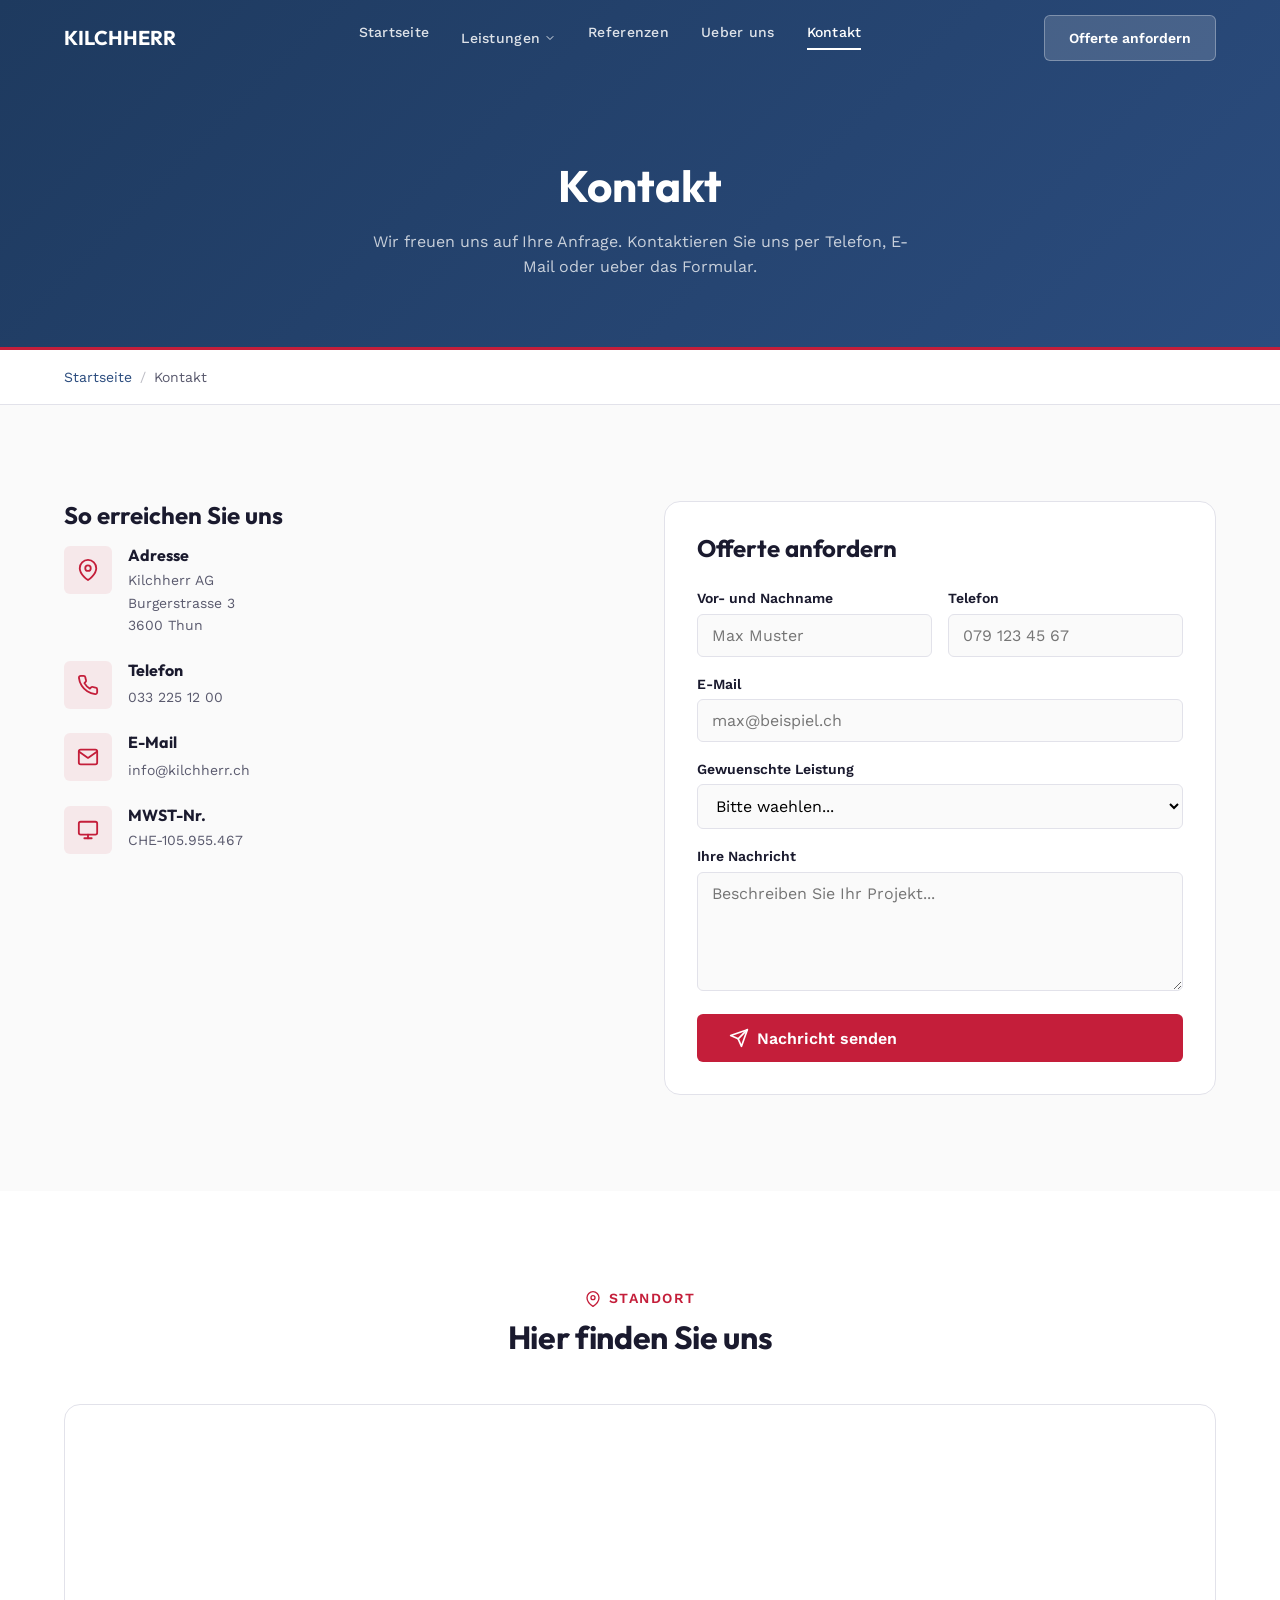
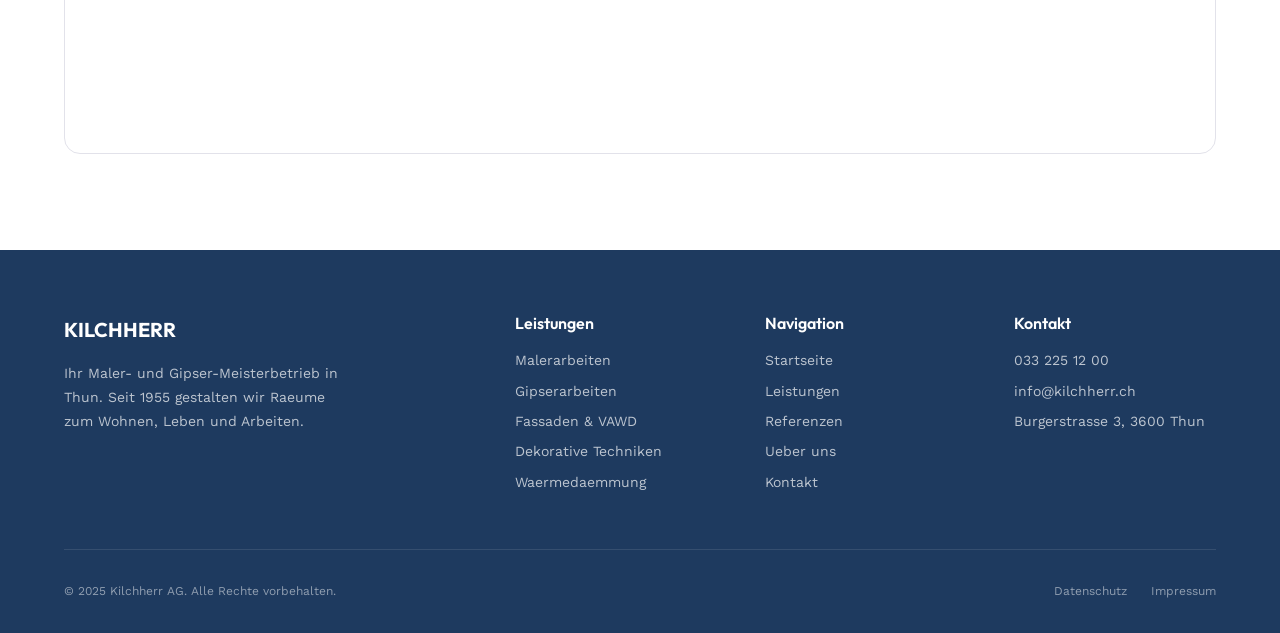
==== kontakt.html @ 8fa26c06 "Initial: Website-Redesign Kilchherr AG" ====
<!DOCTYPE html>
<html lang="de">
<head>
  <meta charset="UTF-8">
  <meta name="viewport" content="width=device-width, initial-scale=1.0">
  <title>Kontakt | Kilchherr AG Thun - Maler & Gipser</title>
  <meta name="description" content="Kontaktieren Sie die Kilchherr AG in Thun. Telefon 033 225 12 00, info@kilchherr.ch. Burgerstrasse 3, 3600 Thun. Offerte anfordern.">
  <meta name="robots" content="index, follow">
  <link rel="canonical" href="https://kilchherr-redesign.pages.dev/kontakt.html">
  <meta property="og:title" content="Kontakt | Kilchherr AG Thun">
  <meta property="og:description" content="Kontaktieren Sie uns: 033 225 12 00 oder info@kilchherr.ch. Burgerstrasse 3, 3600 Thun.">
  <meta property="og:url" content="https://kilchherr-redesign.pages.dev/kontakt.html">
  <meta property="og:type" content="website">
  <meta property="og:locale" content="de_CH">
  <link href="https://fonts.googleapis.com/css2?family=Outfit:wght@400;500;600;700;800&family=Work+Sans:wght@300;400;500;600&display=swap" rel="stylesheet">
  <link rel="stylesheet" href="style.css">
  <link rel="icon" type="image/svg+xml" href="data:image/svg+xml,<svg xmlns='http://www.w3.org/2000/svg' viewBox='0 0 32 32'><rect width='32' height='32' rx='6' fill='%23C41E3A'/><text x='50%25' y='55%25' text-anchor='middle' dominant-baseline='central' font-size='14' font-weight='bold' fill='white'>K</text></svg>">
  <script type="application/ld+json">
  {
    "@context": "https://schema.org",
    "@type": "HomeAndConstructionBusiness",
    "name": "Kilchherr AG",
    "url": "https://kilchherr-redesign.pages.dev",
    "telephone": "+41332251200",
    "email": "info@kilchherr.ch",
    "address": {
      "@type": "PostalAddress",
      "streetAddress": "Burgerstrasse 3",
      "addressLocality": "Thun",
      "postalCode": "3600",
      "addressRegion": "BE",
      "addressCountry": "CH"
    },
    "areaServed": ["Thun", "Bern", "Berner Oberland", "Steffisburg", "Spiez"],
    "foundingDate": "1955",
    "numberOfEmployees": "40"
  }
  </script>
</head>
<body>
  <header class="site-header scrolled" id="header">
    <div class="container header-inner">
      <a href="index.html" class="logo"><span class="logo-text">KILCHHERR</span></a>
      <nav class="main-nav" id="mainNav" aria-label="Hauptnavigation">
        <ul>
          <li><a href="index.html">Startseite</a></li>
          <li class="nav-item"><a href="leistungen.html">Leistungen <svg width="12" height="12" viewBox="0 0 24 24" fill="none" stroke="currentColor" stroke-width="2" stroke-linecap="round" stroke-linejoin="round"><path d="M6 9l6 6 6-6"/></svg></a>
            <div class="nav-dropdown"><a href="leistungen/malerarbeiten.html">Malerarbeiten</a><a href="leistungen/gipserarbeiten.html">Gipserarbeiten</a><a href="leistungen/fassaden.html">Fassaden &amp; VAWD</a><a href="leistungen/dekorative-techniken.html">Dekorative Techniken</a><a href="leistungen/waermedaemmung.html">Waermedaemmung</a></div>
          </li>
          <li><a href="referenzen.html">Referenzen</a></li>
          <li><a href="ueber-uns.html">Ueber uns</a></li>
          <li><a href="kontakt.html" class="active">Kontakt</a></li>
        </ul>
      </nav>
      <div class="header-cta"><a href="kontakt.html" class="btn btn-primary">Offerte anfordern</a></div>
      <button class="mobile-toggle" id="mobileToggle" aria-label="Menu oeffnen"><span></span><span></span><span></span></button>
    </div>
  </header>

  <section class="page-header">
    <div class="container">
      <h1>Kontakt</h1>
      <p>Wir freuen uns auf Ihre Anfrage. Kontaktieren Sie uns per Telefon, E-Mail oder ueber das Formular.</p>
    </div>
  </section>

  <nav class="breadcrumbs"><div class="container"><ol class="breadcrumbs-list"><li><a href="index.html">Startseite</a></li><li class="breadcrumbs-sep">/</li><li>Kontakt</li></ol></div></nav>

  <section class="section">
    <div class="container">
      <div class="contact-grid">
        <div class="contact-info">
          <h3>So erreichen Sie uns</h3>
          <div class="contact-item">
            <div class="contact-item-icon">
              <svg width="22" height="22" viewBox="0 0 24 24" fill="none" stroke="currentColor" stroke-width="2" stroke-linecap="round" stroke-linejoin="round"><path d="M21 10c0 7-9 13-9 13s-9-6-9-13a9 9 0 0118 0z"/><circle cx="12" cy="10" r="3"/></svg>
            </div>
            <div class="contact-item-text">
              <h4>Adresse</h4>
              <p>Kilchherr AG<br>Burgerstrasse 3<br>3600 Thun</p>
            </div>
          </div>
          <div class="contact-item">
            <div class="contact-item-icon">
              <svg width="22" height="22" viewBox="0 0 24 24" fill="none" stroke="currentColor" stroke-width="2" stroke-linecap="round" stroke-linejoin="round"><path d="M22 16.92v3a2 2 0 01-2.18 2 19.79 19.79 0 01-8.63-3.07 19.5 19.5 0 01-6-6 19.79 19.79 0 01-3.07-8.67A2 2 0 014.11 2h3a2 2 0 012 1.72c.127.96.361 1.903.7 2.81a2 2 0 01-.45 2.11L8.09 9.91a16 16 0 006 6l1.27-1.27a2 2 0 012.11-.45c.907.339 1.85.573 2.81.7A2 2 0 0122 16.92z"/></svg>
            </div>
            <div class="contact-item-text">
              <h4>Telefon</h4>
              <a href="tel:+41332251200">033 225 12 00</a>
            </div>
          </div>
          <div class="contact-item">
            <div class="contact-item-icon">
              <svg width="22" height="22" viewBox="0 0 24 24" fill="none" stroke="currentColor" stroke-width="2" stroke-linecap="round" stroke-linejoin="round"><path d="M4 4h16c1.1 0 2 .9 2 2v12c0 1.1-.9 2-2 2H4c-1.1 0-2-.9-2-2V6c0-1.1.9-2 2-2z"/><polyline points="22,6 12,13 2,6"/></svg>
            </div>
            <div class="contact-item-text">
              <h4>E-Mail</h4>
              <a href="mailto:info@kilchherr.ch">info@kilchherr.ch</a>
            </div>
          </div>
          <div class="contact-item">
            <div class="contact-item-icon">
              <svg width="22" height="22" viewBox="0 0 24 24" fill="none" stroke="currentColor" stroke-width="2" stroke-linecap="round" stroke-linejoin="round"><rect x="2" y="3" width="20" height="14" rx="2"/><line x1="8" y1="21" x2="16" y2="21"/><line x1="12" y1="17" x2="12" y2="21"/></svg>
            </div>
            <div class="contact-item-text">
              <h4>MWST-Nr.</h4>
              <p>CHE-105.955.467</p>
            </div>
          </div>
        </div>
        <div class="contact-form">
          <h3>Offerte anfordern</h3>
          <form>
            <div class="form-row">
              <div class="form-group">
                <label for="name">Vor- und Nachname</label>
                <input type="text" id="name" name="name" placeholder="Max Muster" required>
              </div>
              <div class="form-group">
                <label for="phone">Telefon</label>
                <input type="tel" id="phone" name="phone" placeholder="079 123 45 67">
              </div>
            </div>
            <div class="form-group">
              <label for="email">E-Mail</label>
              <input type="email" id="email" name="email" placeholder="max@beispiel.ch" required>
            </div>
            <div class="form-group">
              <label for="service">Gewuenschte Leistung</label>
              <select id="service" name="service">
                <option value="">Bitte waehlen...</option>
                <option value="malerarbeiten">Malerarbeiten</option>
                <option value="gipserarbeiten">Gipserarbeiten</option>
                <option value="fassaden">Fassaden &amp; VAWD</option>
                <option value="dekorative">Dekorative Techniken</option>
                <option value="waermedaemmung">Waermedaemmung</option>
                <option value="anderes">Anderes</option>
              </select>
            </div>
            <div class="form-group">
              <label for="message">Ihre Nachricht</label>
              <textarea id="message" name="message" rows="5" placeholder="Beschreiben Sie Ihr Projekt..."></textarea>
            </div>
            <button type="submit" class="btn btn-primary btn-lg" style="width:100%;">
              <svg width="20" height="20" viewBox="0 0 24 24" fill="none" stroke="currentColor" stroke-width="2" stroke-linecap="round" stroke-linejoin="round"><line x1="22" y1="2" x2="11" y2="13"/><polygon points="22 2 15 22 11 13 2 9 22 2"/></svg>
              Nachricht senden
            </button>
          </form>
        </div>
      </div>
    </div>
  </section>

  <!-- MAP -->
  <section class="section section-alt">
    <div class="container">
      <div class="section-header">
        <span class="section-label">
          <svg width="16" height="16" viewBox="0 0 24 24" fill="none" stroke="currentColor" stroke-width="2" stroke-linecap="round" stroke-linejoin="round"><path d="M21 10c0 7-9 13-9 13s-9-6-9-13a9 9 0 0118 0z"/><circle cx="12" cy="10" r="3"/></svg>
          Standort
        </span>
        <h2>Hier finden Sie uns</h2>
      </div>
      <div class="map-container">
        <iframe src="https://www.google.com/maps/embed?pb=!1m18!1m12!1m3!1d2719.5!2d7.627!3d46.752!2m3!1f0!2f0!3f0!3m2!1i1024!2i768!4f13.1!3m3!1m2!1s0x0%3A0x0!2sBurgerstrasse+3%2C+3600+Thun!5e0!3m2!1sde!2sch!4v1" allowfullscreen loading="lazy" title="Standort Kilchherr AG, Burgerstrasse 3, 3600 Thun"></iframe>
      </div>
    </div>
  </section>

  <footer class="site-footer">
    <div class="container">
      <div class="footer-grid">
        <div class="footer-brand"><span class="logo-text" style="color:#fff; font-size:1.25rem;">KILCHHERR</span><p>Ihr Maler- und Gipser-Meisterbetrieb in Thun. Seit 1955 gestalten wir Raeume zum Wohnen, Leben und Arbeiten.</p></div>
        <div class="footer-col"><h4>Leistungen</h4><a href="leistungen/malerarbeiten.html">Malerarbeiten</a><a href="leistungen/gipserarbeiten.html">Gipserarbeiten</a><a href="leistungen/fassaden.html">Fassaden &amp; VAWD</a><a href="leistungen/dekorative-techniken.html">Dekorative Techniken</a><a href="leistungen/waermedaemmung.html">Waermedaemmung</a></div>
        <div class="footer-col"><h4>Navigation</h4><a href="index.html">Startseite</a><a href="leistungen.html">Leistungen</a><a href="referenzen.html">Referenzen</a><a href="ueber-uns.html">Ueber uns</a><a href="kontakt.html">Kontakt</a></div>
        <div class="footer-col"><h4>Kontakt</h4><a href="tel:+41332251200">033 225 12 00</a><a href="mailto:info@kilchherr.ch">info@kilchherr.ch</a><a href="kontakt.html">Burgerstrasse 3, 3600 Thun</a></div>
      </div>
      <div class="footer-bottom"><p>&copy; 2025 Kilchherr AG. Alle Rechte vorbehalten.</p><div class="legal-links"><a href="#">Datenschutz</a><a href="#">Impressum</a></div></div>
    </div>
  </footer>
  <script>
    document.getElementById('mobileToggle').addEventListener('click', function() { document.getElementById('mainNav').classList.toggle('active'); });
    window.addEventListener('scroll', function() { document.getElementById('header').classList.toggle('scrolled', window.scrollY > 20); });
  </script>
</body>
</html>
---- style.css ----
/* Brand Style Guide – Kilchherr AG */
:root {
  --color-primary: #C41E3A;
  --color-primary-dark: #9A1830;
  --color-primary-light: #E8354F;
  --color-accent: #2B4C7E;
  --color-accent-light: #3D6BA8;
  --color-accent-dark: #1E3A5F;
  --color-bg: #FAFAFA;
  --color-surface: #FFFFFF;
  --color-text: #1A1A2E;
  --color-text-secondary: #5A5A6E;
  --color-border: #E2E2EA;

  --font-heading: 'Outfit', sans-serif;
  --font-body: 'Work Sans', sans-serif;

  --font-size-xs: 0.75rem;
  --font-size-small: 0.875rem;
  --font-size-base: 1rem;
  --font-size-lg: 1.125rem;
  --font-size-xl: 1.25rem;
  --font-size-2xl: 1.5rem;
  --font-size-3xl: 2rem;
  --font-size-4xl: 2.75rem;
  --font-size-5xl: 3.5rem;

  --space-xs: 0.25rem;
  --space-sm: 0.5rem;
  --space-md: 1rem;
  --space-lg: 1.5rem;
  --space-xl: 2rem;
  --space-2xl: 3rem;
  --space-3xl: 4rem;
  --space-4xl: 6rem;

  --radius: 6px;
  --radius-lg: 12px;
  --radius-xl: 16px;
  --shadow: 0 1px 3px rgba(26,26,46,0.08);
  --shadow-md: 0 4px 12px rgba(26,26,46,0.1);
  --shadow-lg: 0 8px 30px rgba(26,26,46,0.12);
}

*, *::before, *::after { box-sizing: border-box; margin: 0; padding: 0; }
html { scroll-behavior: smooth; }
body {
  font-family: var(--font-body);
  color: var(--color-text);
  background: var(--color-bg);
  line-height: 1.6;
  -webkit-font-smoothing: antialiased;
}
h1, h2, h3, h4, h5 { font-family: var(--font-heading); line-height: 1.2; font-weight: 700; }
a { text-decoration: none; color: inherit; transition: color 0.2s; }
img { max-width: 100%; height: auto; display: block; }
.container { max-width: 1200px; margin: 0 auto; padding: 0 var(--space-lg); }

/* === HEADER === */
.site-header {
  position: fixed; top: 0; left: 0; right: 0; z-index: 100;
  background: transparent;
  transition: background 0.3s, box-shadow 0.3s;
}
.site-header.scrolled {
  background: rgba(250,250,250,0.97);
  backdrop-filter: blur(12px);
  box-shadow: var(--shadow);
  border-bottom: 1px solid var(--color-border);
}
.header-inner {
  display: flex; align-items: center; justify-content: space-between;
  height: 76px;
}
.logo { display: flex; align-items: center; gap: var(--space-sm); }
.logo-img {
  height: 40px; width: auto;
}
.logo-text {
  font-family: var(--font-heading); font-weight: 700; font-size: var(--font-size-xl);
  color: var(--color-primary);
}
.site-header:not(.scrolled) .logo-text { color: #fff; }
.main-nav ul { display: flex; gap: var(--space-xl); list-style: none; }
.main-nav a {
  font-size: var(--font-size-small); font-weight: 500; color: rgba(255,255,255,0.85);
  padding: var(--space-sm) 0; position: relative; letter-spacing: 0.02em;
}
.site-header.scrolled .main-nav a { color: var(--color-text-secondary); }
.main-nav a.active,
.main-nav a:hover { color: #fff; }
.site-header.scrolled .main-nav a.active,
.site-header.scrolled .main-nav a:hover { color: var(--color-primary); }
.main-nav a::after {
  content: ''; position: absolute; bottom: -2px; left: 0; width: 0; height: 2px;
  background: var(--color-primary); transition: width 0.3s;
}
.main-nav a:hover::after,
.main-nav a.active::after { width: 100%; }
.site-header:not(.scrolled) .main-nav a::after { background: #fff; }

.header-cta .btn-primary {
  background: var(--color-primary); color: #fff;
}
.site-header:not(.scrolled) .header-cta .btn-primary {
  background: rgba(255,255,255,0.15); border: 1px solid rgba(255,255,255,0.3); color: #fff;
}
.site-header:not(.scrolled) .header-cta .btn-primary:hover {
  background: #fff; color: var(--color-primary);
}

/* Dropdown */
.nav-item { position: relative; }
.nav-item > a { display: flex; align-items: center; gap: 4px; }
.nav-dropdown {
  display: none; position: absolute; top: 100%; left: -16px;
  background: var(--color-surface); border: 1px solid var(--color-border);
  border-radius: var(--radius-lg); padding: var(--space-sm) 0;
  min-width: 220px; box-shadow: var(--shadow-lg); z-index: 110;
}
.nav-item:hover .nav-dropdown { display: block; }
.nav-dropdown a {
  display: block; padding: var(--space-sm) var(--space-lg);
  font-size: var(--font-size-small); color: var(--color-text-secondary);
  white-space: nowrap;
}
.nav-dropdown a:hover { color: var(--color-primary); background: rgba(196,30,58,0.04); }

/* Buttons */
.btn {
  display: inline-flex; align-items: center; gap: var(--space-sm);
  padding: 11px 24px; border-radius: var(--radius); font-weight: 600;
  font-size: var(--font-size-small); cursor: pointer; border: none;
  transition: all 0.2s; text-decoration: none; font-family: var(--font-body);
}
.btn-primary { background: var(--color-primary); color: #fff; }
.btn-primary:hover { background: var(--color-primary-dark); }
.btn-secondary {
  background: transparent; color: var(--color-primary);
  border: 1.5px solid var(--color-primary);
}
.btn-secondary:hover { background: var(--color-primary); color: #fff; }
.btn-outline {
  background: transparent; color: var(--color-accent);
  border: 1.5px solid var(--color-accent);
}
.btn-outline:hover { background: var(--color-accent); color: #fff; }
.btn-white {
  background: #fff; color: var(--color-primary);
}
.btn-white:hover { background: rgba(255,255,255,0.9); }
.btn-ghost {
  background: rgba(255,255,255,0.1); color: #fff;
  border: 1px solid rgba(255,255,255,0.3);
}
.btn-ghost:hover { background: rgba(255,255,255,0.2); }
.btn-lg { padding: 14px 32px; font-size: var(--font-size-base); }

/* Mobile Toggle */
.mobile-toggle { display: none; background: none; border: none; cursor: pointer; padding: 8px; }
.mobile-toggle span {
  display: block; width: 24px; height: 2px; background: #fff;
  margin: 5px 0; transition: 0.3s;
}
.site-header.scrolled .mobile-toggle span { background: var(--color-text); }

/* === HERO === */
.hero {
  position: relative; min-height: 100vh; display: flex; align-items: center;
  overflow: hidden;
}
.hero-bg {
  position: absolute; inset: 0; z-index: 0;
  background-size: cover; background-position: center;
}
.hero-bg::after {
  content: ''; position: absolute; inset: 0;
  background: linear-gradient(135deg, rgba(26,26,46,0.85) 0%, rgba(43,76,126,0.7) 100%);
}
.hero-content {
  position: relative; z-index: 2; max-width: 680px;
  padding: 160px 0 100px;
}
.hero-badge {
  display: inline-flex; align-items: center; gap: var(--space-sm);
  background: rgba(196,30,58,0.15); border: 1px solid rgba(196,30,58,0.3);
  color: rgba(255,255,255,0.9); padding: 8px 18px;
  border-radius: 100px; font-size: var(--font-size-small);
  margin-bottom: var(--space-lg); font-weight: 500;
}
.hero h1 {
  font-size: var(--font-size-5xl); color: #fff;
  margin-bottom: var(--space-lg); letter-spacing: -0.02em;
}
.hero h1 .highlight { color: var(--color-primary-light); }
.hero-subtitle {
  font-size: var(--font-size-lg); color: rgba(255,255,255,0.8);
  margin-bottom: var(--space-2xl); line-height: 1.7; max-width: 560px;
}
.hero-buttons { display: flex; gap: var(--space-md); flex-wrap: wrap; }

/* === STATS BAR === */
.stats-bar {
  background: var(--color-accent-dark);
  padding: var(--space-xl) 0;
  position: relative;
}
.stats-bar::before {
  content: ''; position: absolute; top: 0; left: 0; right: 0; height: 3px;
  background: var(--color-primary);
}
.stats-grid {
  display: grid; grid-template-columns: repeat(4, 1fr);
  gap: var(--space-xl); text-align: center;
}
.stat-item h3 {
  font-size: var(--font-size-3xl); color: #fff;
  font-family: var(--font-heading); font-weight: 700;
}
.stat-item p {
  font-size: var(--font-size-small); color: rgba(255,255,255,0.7);
  margin-top: var(--space-xs);
}

/* === SECTIONS === */
.section { padding: var(--space-4xl) 0; }
.section-alt { background: var(--color-surface); }
.section-dark { background: var(--color-accent-dark); color: #fff; }
.section-header { text-align: center; margin-bottom: var(--space-2xl); }
.section-label {
  display: inline-flex; align-items: center; gap: var(--space-sm);
  font-size: var(--font-size-small); font-weight: 600;
  color: var(--color-primary); text-transform: uppercase; letter-spacing: 1.5px;
  margin-bottom: var(--space-sm);
}
.section-header h2 {
  font-size: var(--font-size-3xl); margin-bottom: var(--space-md);
  color: var(--color-text); letter-spacing: -0.01em;
}
.section-dark .section-header h2 { color: #fff; }
.section-header p {
  color: var(--color-text-secondary); max-width: 600px; margin: 0 auto;
  line-height: 1.7;
}
.section-dark .section-header p { color: rgba(255,255,255,0.7); }

/* Page Header */
.page-header {
  background: linear-gradient(135deg, var(--color-accent-dark) 0%, var(--color-accent) 100%);
  color: #fff; padding: 160px 0 70px; text-align: center;
  position: relative;
}
.page-header::after {
  content: ''; position: absolute; bottom: 0; left: 0; right: 0; height: 3px;
  background: var(--color-primary);
}
.page-header h1 { font-size: var(--font-size-4xl); margin-bottom: var(--space-md); }
.page-header p { color: rgba(255,255,255,0.75); max-width: 540px; margin: 0 auto; }

/* Breadcrumbs */
.breadcrumbs {
  padding: var(--space-md) 0;
  border-bottom: 1px solid var(--color-border);
  background: var(--color-surface);
}
.breadcrumbs-list {
  display: flex; align-items: center; gap: var(--space-sm);
  list-style: none; font-size: var(--font-size-small);
  color: var(--color-text-secondary);
}
.breadcrumbs-list a { color: var(--color-accent); }
.breadcrumbs-list a:hover { color: var(--color-primary); }
.breadcrumbs-sep { opacity: 0.4; }

/* === FEATURE GRID 4-COL === */
.feature-grid {
  display: grid; grid-template-columns: repeat(4, 1fr);
  gap: var(--space-lg);
}
.feature-card {
  background: var(--color-surface); border: 1px solid var(--color-border);
  border-radius: var(--radius-lg); padding: var(--space-xl);
  transition: box-shadow 0.3s, transform 0.3s;
}
.feature-card:hover { box-shadow: var(--shadow-lg); transform: translateY(-4px); }
.feature-icon {
  display: inline-flex; align-items: center; justify-content: center;
  width: 52px; height: 52px; border-radius: var(--radius);
  background: rgba(196,30,58,0.08); margin-bottom: var(--space-md);
}
.feature-icon svg { color: var(--color-primary); }
.feature-card h3 {
  font-size: var(--font-size-lg); font-family: var(--font-heading);
  margin-bottom: var(--space-sm); color: var(--color-text);
}
.feature-card p {
  font-size: var(--font-size-small); color: var(--color-text-secondary);
  line-height: 1.6; margin-bottom: var(--space-md);
}
.card-link {
  display: inline-flex; align-items: center; gap: 4px;
  font-size: var(--font-size-small); font-weight: 600; color: var(--color-primary);
}
.card-link:hover { color: var(--color-primary-dark); }

/* === SERVICE LIST (Subpage) === */
.service-list { display: flex; flex-direction: column; gap: var(--space-2xl); }
.service-item {
  display: grid; grid-template-columns: 1fr 1fr; gap: var(--space-2xl);
  align-items: center;
}
.service-item.reversed { direction: rtl; }
.service-item.reversed > * { direction: ltr; }
.service-item-content h2 {
  font-size: var(--font-size-2xl); color: var(--color-text);
  margin-bottom: var(--space-md);
}
.service-item-content p {
  color: var(--color-text-secondary); line-height: 1.7;
  margin-bottom: var(--space-md);
}
.service-item-visual {
  border-radius: var(--radius-xl); min-height: 320px;
  background-size: cover; background-position: center;
  overflow: hidden;
}
.check-list { list-style: none; margin-bottom: var(--space-lg); }
.check-list li {
  display: flex; align-items: flex-start; gap: var(--space-sm);
  font-size: var(--font-size-base); color: var(--color-text-secondary);
  margin-bottom: var(--space-sm); line-height: 1.5;
}
.check-list li svg { flex-shrink: 0; margin-top: 3px; color: var(--color-primary); }

/* === TEXT + IMAGE === */
.text-image {
  display: grid; grid-template-columns: 1fr 1fr; gap: var(--space-2xl);
  align-items: center;
}
.text-image.reversed { direction: rtl; }
.text-image.reversed > * { direction: ltr; }
.text-image-content h2 {
  font-size: var(--font-size-3xl); color: var(--color-text);
  margin-bottom: var(--space-md);
}
.text-image-content p {
  color: var(--color-text-secondary); margin-bottom: var(--space-md);
  line-height: 1.7;
}
.text-image-visual {
  border-radius: var(--radius-xl); min-height: 400px;
  background-size: cover; background-position: center; overflow: hidden;
}

/* === REFERENZEN === */
.ref-categories {
  display: flex; gap: var(--space-sm); flex-wrap: wrap;
  justify-content: center; margin-bottom: var(--space-2xl);
}
.ref-cat-btn {
  padding: 8px 20px; border-radius: 100px; font-size: var(--font-size-small);
  font-weight: 500; border: 1px solid var(--color-border); background: var(--color-surface);
  cursor: pointer; transition: all 0.2s; font-family: var(--font-body);
  color: var(--color-text-secondary);
}
.ref-cat-btn:hover,
.ref-cat-btn.active { background: var(--color-primary); color: #fff; border-color: var(--color-primary); }

.ref-grid {
  display: grid; grid-template-columns: repeat(3, 1fr);
  gap: var(--space-lg);
}
.ref-card {
  background: var(--color-surface); border: 1px solid var(--color-border);
  border-radius: var(--radius-lg); overflow: hidden;
  transition: box-shadow 0.3s, transform 0.3s;
}
.ref-card:hover { box-shadow: var(--shadow-lg); transform: translateY(-4px); }
.ref-card-img {
  height: 220px; background-size: cover; background-position: center;
  position: relative;
}
.ref-card-tag {
  position: absolute; top: var(--space-md); left: var(--space-md);
  background: var(--color-primary); color: #fff; padding: 4px 12px;
  border-radius: 100px; font-size: var(--font-size-xs); font-weight: 600;
}
.ref-card-body { padding: var(--space-lg); }
.ref-card-body h3 {
  font-family: var(--font-heading); font-size: var(--font-size-lg);
  color: var(--color-text); margin-bottom: var(--space-sm);
}
.ref-card-body p {
  font-size: var(--font-size-small); color: var(--color-text-secondary);
  margin-bottom: var(--space-md); line-height: 1.6;
}

/* === HIGHLIGHT / HERMES === */
.highlight-project {
  display: grid; grid-template-columns: 1.2fr 0.8fr;
  gap: var(--space-2xl); align-items: center;
}
.highlight-img {
  border-radius: var(--radius-xl); min-height: 450px;
  background-size: cover; background-position: center;
  position: relative;
}
.highlight-badge {
  position: absolute; top: var(--space-lg); left: var(--space-lg);
  background: var(--color-primary); color: #fff; padding: 8px 20px;
  border-radius: 100px; font-size: var(--font-size-small); font-weight: 600;
}
.highlight-content h2 {
  font-size: var(--font-size-3xl); color: var(--color-text);
  margin-bottom: var(--space-md);
}
.highlight-content p {
  color: var(--color-text-secondary); line-height: 1.7;
  margin-bottom: var(--space-md);
}

/* === TEAM === */
.team-grid {
  display: grid; grid-template-columns: repeat(4, 1fr);
  gap: var(--space-lg);
}
.team-card {
  text-align: center; background: var(--color-surface);
  border: 1px solid var(--color-border); border-radius: var(--radius-lg);
  padding: var(--space-xl); transition: box-shadow 0.3s;
}
.team-card:hover { box-shadow: var(--shadow-md); }
.team-avatar {
  width: 100px; height: 100px; border-radius: 50%;
  background: linear-gradient(135deg, rgba(196,30,58,0.1), rgba(43,76,126,0.1));
  margin: 0 auto var(--space-md);
  display: flex; align-items: center; justify-content: center;
}
.team-card h3 {
  font-family: var(--font-heading); font-size: var(--font-size-lg);
  color: var(--color-text); margin-bottom: var(--space-xs);
}
.team-card .role {
  font-size: var(--font-size-small); color: var(--color-primary);
  font-weight: 500;
}

/* === TIMELINE === */
.timeline {
  position: relative; padding-left: 40px;
  max-width: 700px; margin: 0 auto;
}
.timeline::before {
  content: ''; position: absolute; left: 15px; top: 0; bottom: 0;
  width: 2px; background: var(--color-border);
}
.timeline-item {
  position: relative; margin-bottom: var(--space-2xl);
  padding-left: var(--space-xl);
}
.timeline-item::before {
  content: ''; position: absolute; left: -33px; top: 6px;
  width: 14px; height: 14px; border-radius: 50%;
  background: var(--color-primary); border: 3px solid var(--color-bg);
}
.timeline-year {
  font-family: var(--font-heading); font-weight: 700;
  font-size: var(--font-size-xl); color: var(--color-primary);
  margin-bottom: var(--space-xs);
}
.timeline-item h3 {
  font-size: var(--font-size-lg); color: var(--color-text);
  margin-bottom: var(--space-sm);
}
.timeline-item p {
  font-size: var(--font-size-base); color: var(--color-text-secondary);
  line-height: 1.6;
}

/* === CONTACT === */
.contact-grid {
  display: grid; grid-template-columns: 1fr 1fr;
  gap: var(--space-2xl);
}
.contact-info h3 {
  font-family: var(--font-heading); font-size: var(--font-size-2xl);
  color: var(--color-text); margin-bottom: var(--space-md);
}
.contact-item {
  display: flex; gap: var(--space-md); margin-bottom: var(--space-lg);
}
.contact-item-icon {
  flex-shrink: 0; width: 48px; height: 48px; border-radius: var(--radius);
  background: rgba(196,30,58,0.08);
  display: flex; align-items: center; justify-content: center;
}
.contact-item-icon svg { color: var(--color-primary); }
.contact-item-text h4 {
  font-family: var(--font-heading); font-size: var(--font-size-base);
  margin-bottom: var(--space-xs); color: var(--color-text);
}
.contact-item-text p, .contact-item-text a {
  font-size: var(--font-size-small); color: var(--color-text-secondary);
}
.contact-item-text a:hover { color: var(--color-primary); }
.contact-form {
  background: var(--color-surface); border: 1px solid var(--color-border);
  border-radius: var(--radius-xl); padding: var(--space-xl);
}
.contact-form h3 {
  font-family: var(--font-heading); font-size: var(--font-size-2xl);
  margin-bottom: var(--space-lg); color: var(--color-text);
}
.form-row { display: grid; grid-template-columns: 1fr 1fr; gap: var(--space-md); }
.form-group { margin-bottom: var(--space-md); }
.form-group label {
  display: block; font-size: var(--font-size-small); font-weight: 600;
  color: var(--color-text); margin-bottom: var(--space-xs);
}
.form-group input, .form-group select, .form-group textarea {
  width: 100%; padding: 11px 14px; border: 1px solid var(--color-border);
  border-radius: var(--radius); font-family: var(--font-body);
  font-size: var(--font-size-base); background: var(--color-bg);
  transition: border-color 0.2s;
}
.form-group input:focus, .form-group select:focus, .form-group textarea:focus {
  outline: none; border-color: var(--color-primary);
  box-shadow: 0 0 0 3px rgba(196,30,58,0.08);
}

/* === CTA BANNER === */
.cta-banner {
  background: linear-gradient(135deg, var(--color-primary) 0%, var(--color-primary-dark) 100%);
  color: #fff; text-align: center; padding: var(--space-3xl) var(--space-lg);
  position: relative; overflow: hidden;
}
.cta-banner::before {
  content: ''; position: absolute; top: -50%; right: -20%; width: 400px; height: 400px;
  border-radius: 50%; background: rgba(255,255,255,0.04);
}
.cta-banner h2 {
  font-size: var(--font-size-3xl); margin-bottom: var(--space-md);
  position: relative;
}
.cta-banner p {
  opacity: 0.85; max-width: 520px; margin: 0 auto var(--space-xl);
  position: relative; line-height: 1.7;
}
.cta-banner .btn { position: relative; }

/* === FAQ === */
.faq-list { max-width: 750px; margin: 0 auto; }
.faq-item {
  border: 1px solid var(--color-border); border-radius: var(--radius-lg);
  margin-bottom: var(--space-md); background: var(--color-surface);
  overflow: hidden;
}
.faq-question {
  display: flex; justify-content: space-between; align-items: center;
  padding: var(--space-lg); cursor: pointer; font-weight: 600;
  font-size: var(--font-size-base); color: var(--color-text);
  background: none; border: none; width: 100%; text-align: left;
  font-family: var(--font-heading);
}
.faq-question svg { transition: transform 0.3s; flex-shrink: 0; color: var(--color-primary); }
.faq-item.active .faq-question svg { transform: rotate(180deg); }
.faq-answer {
  max-height: 0; overflow: hidden; transition: max-height 0.3s;
  padding: 0 var(--space-lg);
}
.faq-item.active .faq-answer {
  max-height: 300px; padding-bottom: var(--space-lg);
}
.faq-answer p {
  color: var(--color-text-secondary); line-height: 1.7;
  font-size: var(--font-size-base);
}

/* === MAP === */
.map-container {
  border-radius: var(--radius-xl); overflow: hidden;
  height: 350px; border: 1px solid var(--color-border);
}
.map-container iframe { width: 100%; height: 100%; border: none; }

/* === FOOTER === */
.site-footer {
  background: var(--color-accent-dark); color: #fff;
  padding: var(--space-3xl) 0 var(--space-xl);
}
.footer-grid {
  display: grid; grid-template-columns: 2fr 1fr 1fr 1fr;
  gap: var(--space-2xl); margin-bottom: var(--space-2xl);
}
.footer-brand p {
  opacity: 0.7; font-size: var(--font-size-small); margin-top: var(--space-md);
  line-height: 1.7; max-width: 280px;
}
.footer-col h4 {
  font-family: var(--font-heading); margin-bottom: var(--space-md);
  font-size: var(--font-size-base); font-weight: 600;
}
.footer-col a {
  display: block; font-size: var(--font-size-small);
  opacity: 0.7; margin-bottom: var(--space-sm);
}
.footer-col a:hover { opacity: 1; color: var(--color-primary-light); }
.social-links { display: flex; gap: var(--space-sm); margin-top: var(--space-md); }
.social-links a {
  display: inline-flex; align-items: center; justify-content: center;
  width: 36px; height: 36px; border-radius: var(--radius);
  background: rgba(255,255,255,0.08); color: #fff;
  transition: background 0.2s;
}
.social-links a:hover { background: var(--color-primary); }
.footer-bottom {
  display: flex; justify-content: space-between; align-items: center;
  padding-top: var(--space-xl); border-top: 1px solid rgba(255,255,255,0.1);
}
.footer-bottom p { font-size: var(--font-size-xs); opacity: 0.5; }
.legal-links { display: flex; gap: var(--space-lg); }
.legal-links a { font-size: var(--font-size-xs); opacity: 0.5; }
.legal-links a:hover { opacity: 1; }

/* === PARTNER LOGOS === */
.partner-logos {
  display: flex; align-items: center; justify-content: center;
  gap: var(--space-2xl); flex-wrap: wrap;
}
.partner-logo {
  opacity: 0.4; transition: opacity 0.3s;
  font-family: var(--font-heading); font-size: var(--font-size-xl);
  font-weight: 700; color: var(--color-text-secondary);
}
.partner-logo:hover { opacity: 0.8; }

/* === RESPONSIVE === */
@media (max-width: 968px) {
  .feature-grid { grid-template-columns: repeat(2, 1fr); }
  .highlight-project { grid-template-columns: 1fr; }
  .highlight-img { min-height: 300px; }
  .team-grid { grid-template-columns: repeat(2, 1fr); }
  .ref-grid { grid-template-columns: repeat(2, 1fr); }
  .service-item { grid-template-columns: 1fr; }
  .service-item.reversed { direction: ltr; }
}
@media (max-width: 768px) {
  .hero h1 { font-size: var(--font-size-3xl); }
  .hero-content { padding: 120px 0 70px; }
  .stats-grid { grid-template-columns: repeat(2, 1fr); }
  .text-image { grid-template-columns: 1fr; }
  .text-image.reversed { direction: ltr; }
  .text-image-visual { min-height: 280px; }
  .contact-grid { grid-template-columns: 1fr; }
  .footer-grid { grid-template-columns: 1fr 1fr; }
  .form-row { grid-template-columns: 1fr; }
  .page-header { padding: 130px 0 50px; }
  .page-header h1 { font-size: var(--font-size-2xl); }
  .section-header h2 { font-size: var(--font-size-2xl); }
  .main-nav {
    display: none; position: fixed; top: 76px; left: 0; right: 0;
    background: var(--color-bg); padding: var(--space-lg);
    border-bottom: 1px solid var(--color-border); box-shadow: var(--shadow-lg);
  }
  .main-nav.active { display: block; }
  .main-nav ul { flex-direction: column; gap: var(--space-md); }
  .main-nav a { color: var(--color-text-secondary) !important; }
  .main-nav a.active, .main-nav a:hover { color: var(--color-primary) !important; }
  .mobile-toggle { display: block; }
  .header-cta { display: none; }
  .nav-dropdown { position: static; box-shadow: none; border: none; padding-left: var(--space-md); min-width: auto; display: block; }
}
@media (max-width: 480px) {
  .feature-grid { grid-template-columns: 1fr; }
  .stats-grid { grid-template-columns: 1fr 1fr; gap: var(--space-md); }
  .team-grid { grid-template-columns: 1fr; }
  .ref-grid { grid-template-columns: 1fr; }
  .footer-grid { grid-template-columns: 1fr; }
  .hero-buttons { flex-direction: column; }
  .footer-bottom { flex-direction: column; gap: var(--space-md); text-align: center; }
}
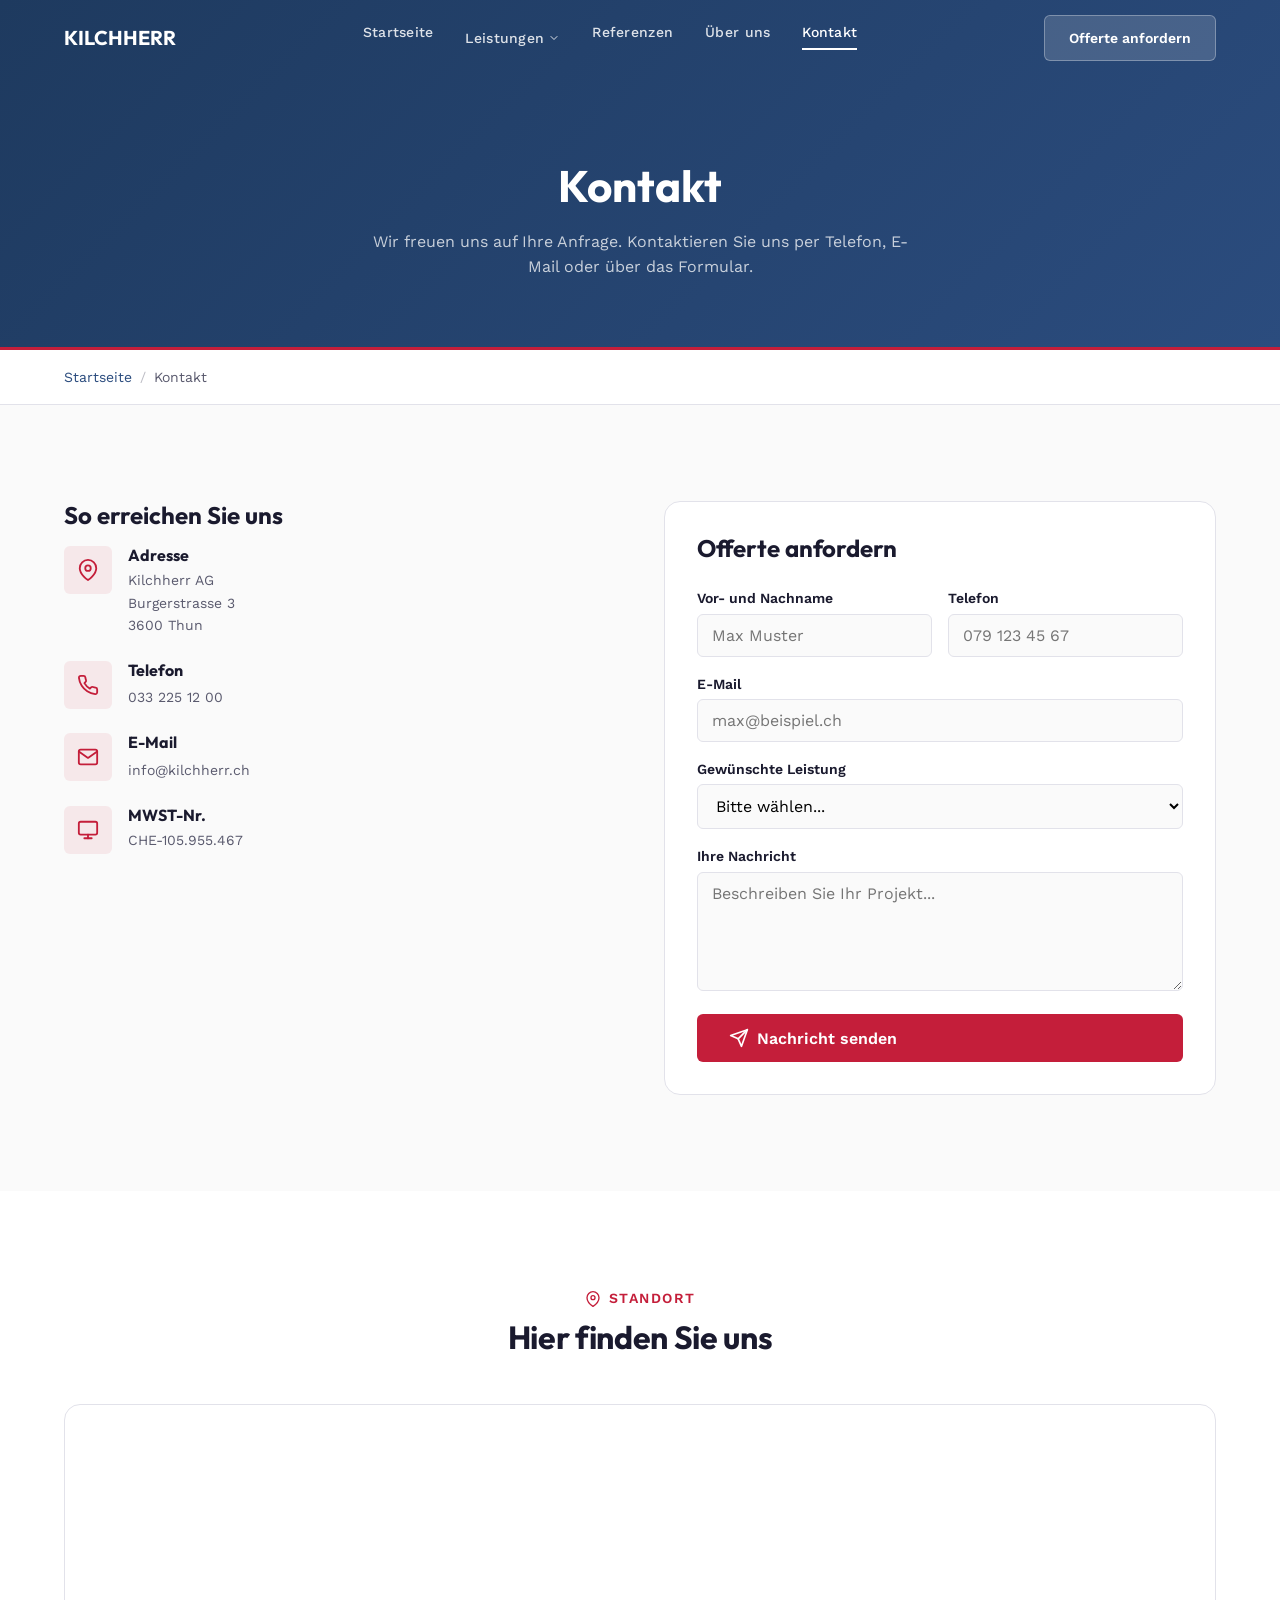
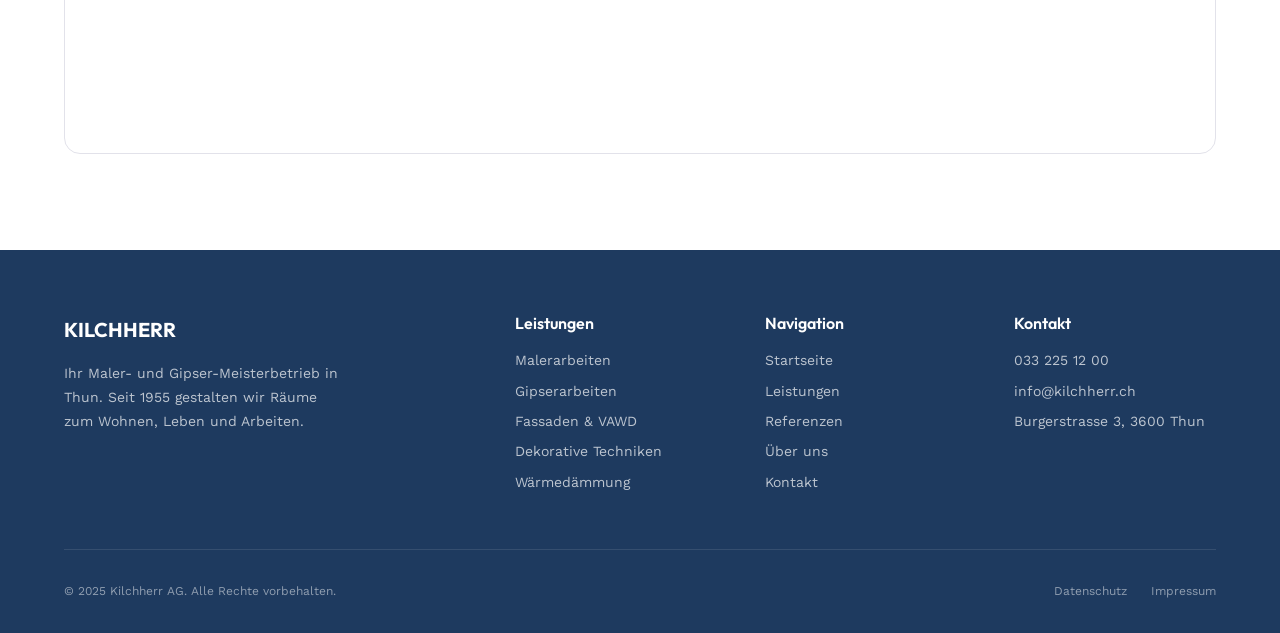
==== commit 8a1d6dec: "fix: use proper German umlauts (ä/ö/ü) in all text content Replace ae/oe/ue with proper ä/ö/ü across" ====
--- a/kontakt.html
+++ b/kontakt.html
@@ -45,22 +45,22 @@
         <ul>
           <li><a href="index.html">Startseite</a></li>
           <li class="nav-item"><a href="leistungen.html">Leistungen <svg width="12" height="12" viewBox="0 0 24 24" fill="none" stroke="currentColor" stroke-width="2" stroke-linecap="round" stroke-linejoin="round"><path d="M6 9l6 6 6-6"/></svg></a>
-            <div class="nav-dropdown"><a href="leistungen/malerarbeiten.html">Malerarbeiten</a><a href="leistungen/gipserarbeiten.html">Gipserarbeiten</a><a href="leistungen/fassaden.html">Fassaden &amp; VAWD</a><a href="leistungen/dekorative-techniken.html">Dekorative Techniken</a><a href="leistungen/waermedaemmung.html">Waermedaemmung</a></div>
+            <div class="nav-dropdown"><a href="leistungen/malerarbeiten.html">Malerarbeiten</a><a href="leistungen/gipserarbeiten.html">Gipserarbeiten</a><a href="leistungen/fassaden.html">Fassaden &amp; VAWD</a><a href="leistungen/dekorative-techniken.html">Dekorative Techniken</a><a href="leistungen/waermedaemmung.html">Wärmedämmung</a></div>
           </li>
           <li><a href="referenzen.html">Referenzen</a></li>
-          <li><a href="ueber-uns.html">Ueber uns</a></li>
+          <li><a href="ueber-uns.html">Über uns</a></li>
           <li><a href="kontakt.html" class="active">Kontakt</a></li>
         </ul>
       </nav>
       <div class="header-cta"><a href="kontakt.html" class="btn btn-primary">Offerte anfordern</a></div>
-      <button class="mobile-toggle" id="mobileToggle" aria-label="Menu oeffnen"><span></span><span></span><span></span></button>
+      <button class="mobile-toggle" id="mobileToggle" aria-label="Menu öffnen"><span></span><span></span><span></span></button>
     </div>
   </header>
 
   <section class="page-header">
     <div class="container">
       <h1>Kontakt</h1>
-      <p>Wir freuen uns auf Ihre Anfrage. Kontaktieren Sie uns per Telefon, E-Mail oder ueber das Formular.</p>
+      <p>Wir freuen uns auf Ihre Anfrage. Kontaktieren Sie uns per Telefon, E-Mail oder über das Formular.</p>
     </div>
   </section>
 
@@ -126,14 +126,14 @@
               <input type="email" id="email" name="email" placeholder="max@beispiel.ch" required>
             </div>
             <div class="form-group">
-              <label for="service">Gewuenschte Leistung</label>
+              <label for="service">Gewünschte Leistung</label>
               <select id="service" name="service">
-                <option value="">Bitte waehlen...</option>
+                <option value="">Bitte wählen...</option>
                 <option value="malerarbeiten">Malerarbeiten</option>
                 <option value="gipserarbeiten">Gipserarbeiten</option>
                 <option value="fassaden">Fassaden &amp; VAWD</option>
                 <option value="dekorative">Dekorative Techniken</option>
-                <option value="waermedaemmung">Waermedaemmung</option>
+                <option value="wärmedämmung">Wärmedämmung</option>
                 <option value="anderes">Anderes</option>
               </select>
             </div>
@@ -170,9 +170,9 @@
   <footer class="site-footer">
     <div class="container">
       <div class="footer-grid">
-        <div class="footer-brand"><span class="logo-text" style="color:#fff; font-size:1.25rem;">KILCHHERR</span><p>Ihr Maler- und Gipser-Meisterbetrieb in Thun. Seit 1955 gestalten wir Raeume zum Wohnen, Leben und Arbeiten.</p></div>
-        <div class="footer-col"><h4>Leistungen</h4><a href="leistungen/malerarbeiten.html">Malerarbeiten</a><a href="leistungen/gipserarbeiten.html">Gipserarbeiten</a><a href="leistungen/fassaden.html">Fassaden &amp; VAWD</a><a href="leistungen/dekorative-techniken.html">Dekorative Techniken</a><a href="leistungen/waermedaemmung.html">Waermedaemmung</a></div>
-        <div class="footer-col"><h4>Navigation</h4><a href="index.html">Startseite</a><a href="leistungen.html">Leistungen</a><a href="referenzen.html">Referenzen</a><a href="ueber-uns.html">Ueber uns</a><a href="kontakt.html">Kontakt</a></div>
+        <div class="footer-brand"><span class="logo-text" style="color:#fff; font-size:1.25rem;">KILCHHERR</span><p>Ihr Maler- und Gipser-Meisterbetrieb in Thun. Seit 1955 gestalten wir Räume zum Wohnen, Leben und Arbeiten.</p></div>
+        <div class="footer-col"><h4>Leistungen</h4><a href="leistungen/malerarbeiten.html">Malerarbeiten</a><a href="leistungen/gipserarbeiten.html">Gipserarbeiten</a><a href="leistungen/fassaden.html">Fassaden &amp; VAWD</a><a href="leistungen/dekorative-techniken.html">Dekorative Techniken</a><a href="leistungen/waermedaemmung.html">Wärmedämmung</a></div>
+        <div class="footer-col"><h4>Navigation</h4><a href="index.html">Startseite</a><a href="leistungen.html">Leistungen</a><a href="referenzen.html">Referenzen</a><a href="ueber-uns.html">Über uns</a><a href="kontakt.html">Kontakt</a></div>
         <div class="footer-col"><h4>Kontakt</h4><a href="tel:+41332251200">033 225 12 00</a><a href="mailto:info@kilchherr.ch">info@kilchherr.ch</a><a href="kontakt.html">Burgerstrasse 3, 3600 Thun</a></div>
       </div>
       <div class="footer-bottom"><p>&copy; 2025 Kilchherr AG. Alle Rechte vorbehalten.</p><div class="legal-links"><a href="#">Datenschutz</a><a href="#">Impressum</a></div></div>
